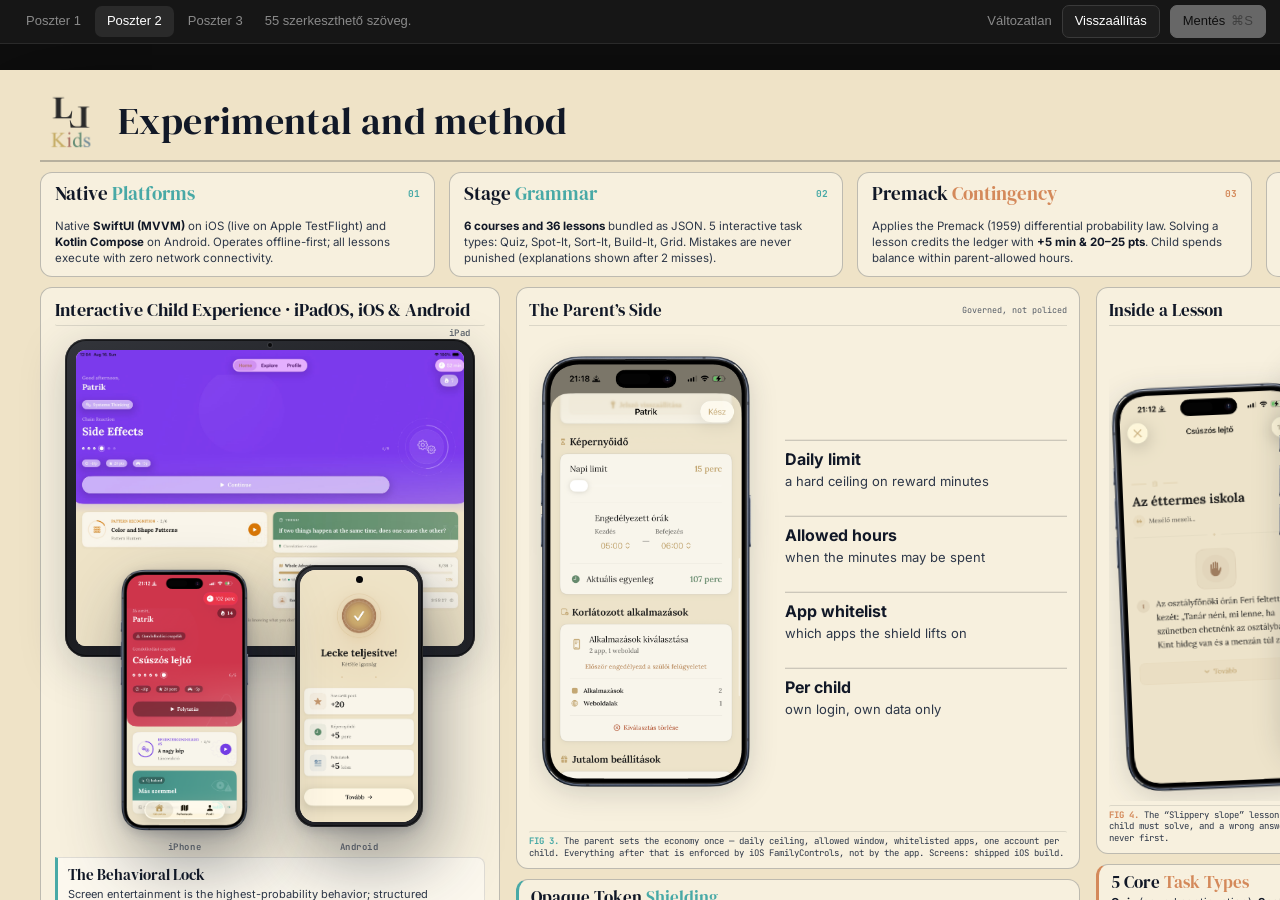
==== edit.html @ 809f0275 "Add in-place poster text editor (edit.html) + save endpoint (editserver.py) Co-Authored-By: Claude F" ====
<!DOCTYPE html>
<html lang="hu">
<head>
<meta charset="UTF-8">
<title>Poszter szerkesztő</title>
<style>
  :root { color-scheme: light; }
  * { box-sizing: border-box; margin: 0; padding: 0; }
  html, body { height: 100%; background: #0E0E0E; font: 13px/1.4 -apple-system, "SF Pro Text", Inter, sans-serif; color: #fff; }

  .bar {
    position: fixed; top: 0; left: 0; right: 0; height: 44px; z-index: 10;
    display: flex; align-items: center; gap: 10px; padding: 0 14px;
    background: #161616; border-bottom: 1px solid #2A2A2A;
  }
  .bar .tabs { display: flex; gap: 2px; }
  .bar .tabs a {
    color: #8A8A8A; text-decoration: none; padding: 6px 12px; border-radius: 7px; font-weight: 500;
  }
  .bar .tabs a.on { color: #fff; background: #2A2A2A; }
  .bar .grow { flex: 1; }
  .bar .st { color: #8A8A8A; font-variant-numeric: tabular-nums; }
  .bar .st.dirty { color: #fff; }
  .bar button {
    appearance: none; border: 1px solid #3A3A3A; background: #1E1E1E; color: #fff;
    font: inherit; font-weight: 500; padding: 6px 12px; border-radius: 7px; cursor: pointer;
  }
  .bar button:hover { background: #2A2A2A; }
  .bar button.primary { background: #fff; color: #000; border-color: #fff; }
  .bar button:disabled { opacity: .35; cursor: default; }
  .bar kbd { font: inherit; color: #8A8A8A; margin-left: 6px; }
  .bar .hint { color: #8A8A8A; }

  iframe { position: fixed; top: 44px; left: 0; width: 100%; height: calc(100% - 44px); border: 0; background: #0E0E0E; }
</style>
</head>
<body>
<div class="bar">
  <div class="tabs" id="tabs"></div>
  <span class="hint" id="hint">Kattints bármelyik szövegre a poszteren és írd át.</span>
  <span class="grow"></span>
  <span class="st" id="status">Változatlan</span>
  <button id="reset">Visszaállítás</button>
  <button id="save" class="primary" disabled>Mentés<kbd>⌘S</kbd></button>
</div>
<iframe id="f" title="poster"></iframe>

<script>
(function () {
  var POSTERS = [1, 2, 3];
  var q = new URLSearchParams(location.search);
  var n = parseInt(q.get('p') || '2', 10);
  if (POSTERS.indexOf(n) === -1) n = 2;
  var FILE = 'poster_' + n + '.html';
  var KEY = 'posteredit:' + FILE;

  var $ = function (id) { return document.getElementById(id); };
  var frame = $('f'), status = $('status'), saveBtn = $('save');
  var dirty = false, doc = null;

  POSTERS.forEach(function (p) {
    var a = document.createElement('a');
    a.href = '?p=' + p; a.textContent = 'Poszter ' + p;
    if (p === n) a.className = 'on';
    $('tabs').appendChild(a);
  });
  document.title = 'Szerkesztő · ' + FILE;

  function setStatus(text, isDirty) {
    dirty = !!isDirty;
    status.textContent = text;
    status.className = 'st' + (dirty ? ' dirty' : '');
    saveBtn.disabled = !dirty;
  }

  // ── which elements get to be edited ────────────────────────────────────
  // Every element that owns at least one non-blank text node, unless an
  // ancestor already qualified. That gives whole paragraphs (with their
  // <b>s inside) rather than fragments, and leaves layout boxes alone.
  function hasOwnText(el) {
    for (var c = el.firstChild; c; c = c.nextSibling)
      if (c.nodeType === 3 && c.nodeValue.trim()) return true;
    return false;
  }
  function collect(root) {
    var out = [];
    (function walk(el, insideEditable) {
      if (el.nodeType !== 1) return;
      var tag = el.tagName;
      if (tag === 'SCRIPT' || tag === 'STYLE' || tag === 'IMG' || tag === 'SVG') return;
      var mine = !insideEditable && hasOwnText(el);
      if (mine) out.push(el);
      for (var c = el.firstChild; c; c = c.nextSibling) walk(c, insideEditable || mine);
    })(root, false);
    return out;
  }
  // stable address of an element = child-index path from <body>
  function pathOf(el) {
    var p = [];
    while (el && el.tagName !== 'BODY') {
      var i = 0, s = el;
      while ((s = s.previousElementSibling)) i++;
      p.unshift(i); el = el.parentElement;
    }
    return p.join('/');
  }
  function byPath(path) {
    var el = doc.body;
    if (!path) return el;
    var parts = path.split('/');
    for (var i = 0; i < parts.length && el; i++) el = el.children[+parts[i]];
    return el || null;
  }

  var store = {};
  try { store = JSON.parse(localStorage.getItem(KEY) || '{}'); } catch (e) { store = {}; }

  function arm() {
    doc = frame.contentDocument;
    var st = doc.createElement('style');
    st.id = '__edit_style';
    st.textContent =
      '[contenteditable]{outline:1px dashed transparent;outline-offset:2px;border-radius:2px;cursor:text;transition:outline-color .12s}' +
      '[contenteditable]:hover{outline-color:rgba(17,24,39,.45)}' +
      '[contenteditable]:focus{outline:2px solid #111827;outline-offset:2px;background:rgba(255,255,255,.35)}' +
      '::selection{background:#111827;color:#fff}';
    doc.head.appendChild(st);

    var els = collect(doc.body), applied = 0;
    els.forEach(function (el) {
      var path = pathOf(el);
      if (store[path] != null && store[path] !== el.innerHTML) { el.innerHTML = store[path]; applied++; }
      el.setAttribute('contenteditable', 'true');
      el.setAttribute('spellcheck', 'false');
      el.dataset.editPath = path;
      el.addEventListener('input', function () {
        store[path] = el.innerHTML;
        localStorage.setItem(KEY, JSON.stringify(store));
        setStatus('Nincs mentve', true);
      });
      // Enter = soft line break, never a new <div>
      el.addEventListener('keydown', function (e) {
        if (e.key === 'Enter') { e.preventDefault(); doc.execCommand('insertLineBreak'); }
      });
      // paste as plain text
      el.addEventListener('paste', function (e) {
        e.preventDefault();
        doc.execCommand('insertText', false, (e.clipboardData || window.clipboardData).getData('text/plain'));
      });
    });
    $('hint').textContent = els.length + ' szerkeszthető szöveg.';
    setStatus(applied ? 'Nem mentett változtatások betöltve' : 'Változatlan', applied > 0);
    doc.addEventListener('keydown', onKey);
  }

  function serialize() {
    var clone = doc.documentElement.cloneNode(true);
    var junk = clone.querySelector('#__edit_style'); if (junk) junk.remove();
    clone.querySelectorAll('[contenteditable]').forEach(function (el) {
      el.removeAttribute('contenteditable');
      el.removeAttribute('spellcheck');
      delete el.dataset.editPath;
    });
    // the fit script writes --fit inline; the file must not carry it
    clone.querySelectorAll('[style*="--fit"]').forEach(function (el) {
      el.style.removeProperty('--fit');
      if (!el.getAttribute('style')) el.removeAttribute('style');
    });
    return '<!DOCTYPE html>\n' + clone.outerHTML + '\n';
  }

  function save() {
    if (!dirty || !doc) return;
    saveBtn.disabled = true; setStatus('Mentés…', true);
    fetch('/save?file=' + encodeURIComponent(FILE), { method: 'POST', headers: { 'Content-Type': 'text/html; charset=utf-8' }, body: serialize() })
      .then(function (r) { return r.json().then(function (j) { return { ok: r.ok, j: j }; }); })
      .then(function (res) {
        if (!res.ok || !res.j.ok) throw new Error(res.j && res.j.error || 'save failed');
        store = {}; localStorage.removeItem(KEY);
        var t = new Date(); var hh = ('0' + t.getHours()).slice(-2), mm = ('0' + t.getMinutes()).slice(-2);
        setStatus('Mentve ' + hh + ':' + mm + ' → ' + FILE, false);
      })
      .catch(function (e) { setStatus('Hiba: ' + e.message, true); });
  }

  function reset() {
    if (!Object.keys(store).length && !dirty) { setStatus('Változatlan', false); return; }
    if (!confirm('Minden nem mentett változtatást eldobsz ezen a poszteren?')) return;
    store = {}; localStorage.removeItem(KEY);
    frame.contentWindow.location.reload();
  }

  function onKey(e) {
    if ((e.metaKey || e.ctrlKey) && e.key.toLowerCase() === 's') { e.preventDefault(); save(); }
  }

  saveBtn.addEventListener('click', save);
  $('reset').addEventListener('click', reset);
  document.addEventListener('keydown', onKey);
  window.addEventListener('beforeunload', function (e) { if (dirty) { e.preventDefault(); e.returnValue = ''; } });

  frame.addEventListener('load', arm);
  frame.src = FILE + '?edit=1';
})();
</script>
</body>
</html>
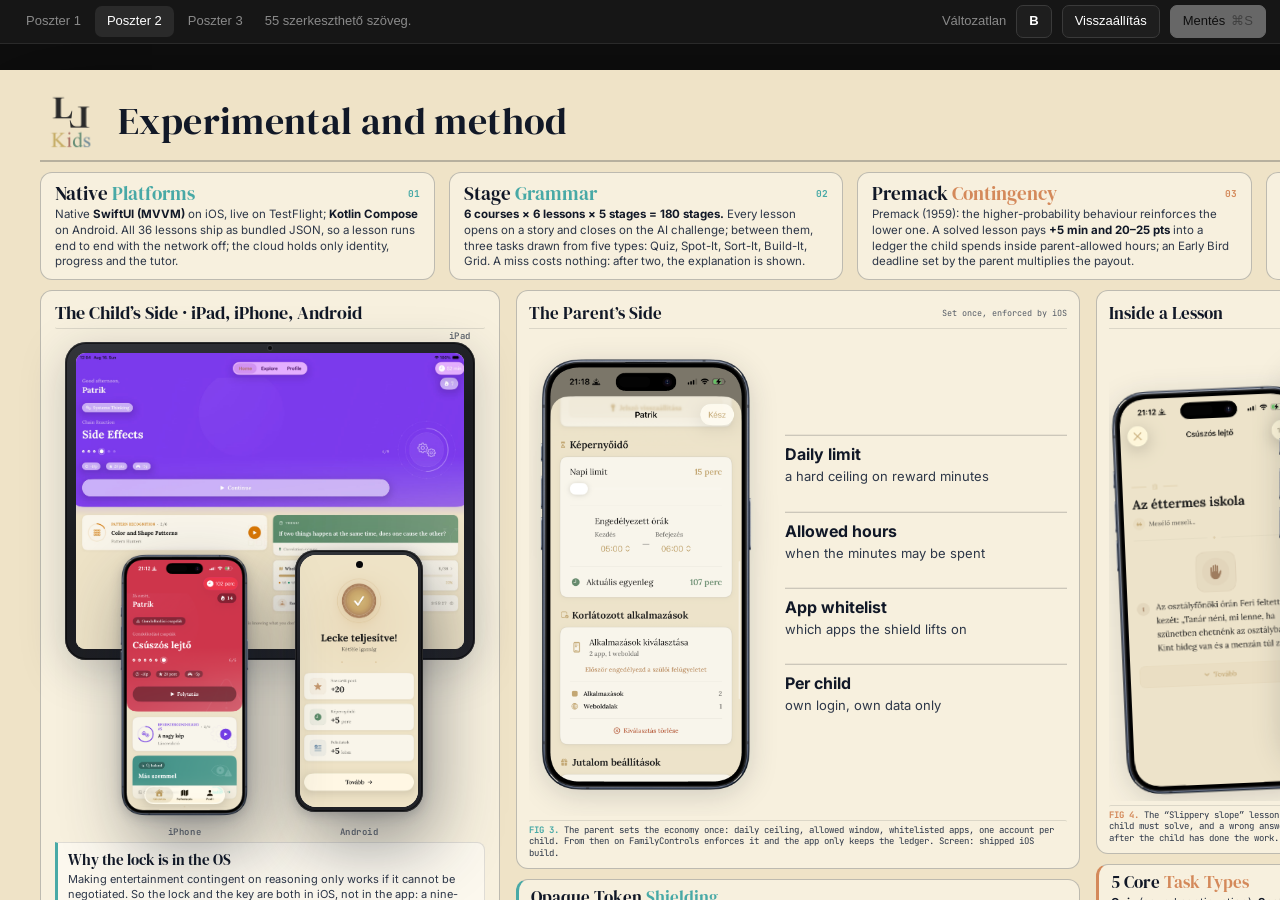
==== commit 0a11407d: "poster_1: charts right / text left in the three chart boxes; editor: ⌘B bold, optimistic locking (ET" ====
--- a/edit.html
+++ b/edit.html
@@ -37,9 +37,10 @@
 <body>
 <div class="bar">
   <div class="tabs" id="tabs"></div>
-  <span class="hint" id="hint">Kattints bármelyik szövegre a poszteren és írd át.</span>
+  <span class="hint" id="hint">Kattints a szövegre és írd át. Kijelölés + ⌘B = félkövér.</span>
   <span class="grow"></span>
   <span class="st" id="status">Változatlan</span>
+  <button id="bold" title="Félkövér (⌘B)"><b>B</b></button>
   <button id="reset">Visszaállítás</button>
   <button id="save" class="primary" disabled>Mentés<kbd>⌘S</kbd></button>
 </div>
@@ -56,7 +57,7 @@
 
   var $ = function (id) { return document.getElementById(id); };
   var frame = $('f'), status = $('status'), saveBtn = $('save');
-  var dirty = false, doc = null;
+  var dirty = false, doc = null, baseTag = null;
 
   POSTERS.forEach(function (p) {
     var a = document.createElement('a');
@@ -114,6 +115,11 @@
 
   var store = {};
   try { store = JSON.parse(localStorage.getItem(KEY) || '{}'); } catch (e) { store = {}; }
+  function h32(str) { var h = 5381; for (var i = 0; i < str.length; i++) h = ((h << 5) + h + str.charCodeAt(i)) | 0; return (h >>> 0).toString(36); }
+  function remember(path, base, html) {
+    store[path] = { base: base, html: html };
+    localStorage.setItem(KEY, JSON.stringify(store));
+  }
 
   function arm() {
     doc = frame.contentDocument;
@@ -126,16 +132,23 @@
       '::selection{background:#111827;color:#fff}';
     doc.head.appendChild(st);
 
-    var els = collect(doc.body), applied = 0;
+    fetch(FILE, { method: 'HEAD', cache: 'no-store' }).then(function (r) { baseTag = r.headers.get('ETag'); });
+
+    var els = collect(doc.body), applied = 0, conflicts = 0;
     els.forEach(function (el) {
       var path = pathOf(el);
-      if (store[path] != null && store[path] !== el.innerHTML) { el.innerHTML = store[path]; applied++; }
+      var base = h32(el.innerHTML);
+      var saved = store[path];
+      if (saved && typeof saved === 'object') {
+        if (saved.base === base && saved.html !== el.innerHTML) { el.innerHTML = saved.html; applied++; }
+        else if (saved.base !== base) { conflicts++; delete store[path]; }
+      } else if (typeof saved === 'string') { delete store[path]; }
       el.setAttribute('contenteditable', 'true');
       el.setAttribute('spellcheck', 'false');
       el.dataset.editPath = path;
+      el.dataset.editBase = base;
       el.addEventListener('input', function () {
-        store[path] = el.innerHTML;
-        localStorage.setItem(KEY, JSON.stringify(store));
+        remember(path, base, el.innerHTML);
         setStatus('Nincs mentve', true);
       });
       // Enter = soft line break, never a new <div>
@@ -148,7 +161,8 @@
         doc.execCommand('insertText', false, (e.clipboardData || window.clipboardData).getData('text/plain'));
       });
     });
-    $('hint').textContent = els.length + ' szerkeszthető szöveg.';
+    localStorage.setItem(KEY, JSON.stringify(store));
+    $('hint').textContent = els.length + ' szerkeszthető szöveg.' + (conflicts ? ' ' + conflicts + ' régi módosítás eldobva: az a szöveg közben megváltozott.' : '');
     setStatus(applied ? 'Nem mentett változtatások betöltve' : 'Változatlan', applied > 0);
     doc.addEventListener('keydown', onKey);
   }
@@ -160,6 +174,7 @@
       el.removeAttribute('contenteditable');
       el.removeAttribute('spellcheck');
       delete el.dataset.editPath;
+      delete el.dataset.editBase;
     });
     // the fit script writes --fit inline; the file must not carry it
     clone.querySelectorAll('[style*="--fit"]').forEach(function (el) {
@@ -172,10 +187,19 @@
   function save() {
     if (!dirty || !doc) return;
     saveBtn.disabled = true; setStatus('Mentés…', true);
-    fetch('/save?file=' + encodeURIComponent(FILE), { method: 'POST', headers: { 'Content-Type': 'text/html; charset=utf-8' }, body: serialize() })
-      .then(function (r) { return r.json().then(function (j) { return { ok: r.ok, j: j }; }); })
+    var hdrs = { 'Content-Type': 'text/html; charset=utf-8' };
+    if (baseTag) hdrs['If-Match'] = baseTag;
+    fetch('/save?file=' + encodeURIComponent(FILE), { method: 'POST', headers: hdrs, body: serialize() })
+      .then(function (r) { return r.json().then(function (j) { return { ok: r.ok, status: r.status, j: j }; }); })
       .then(function (res) {
+        if (res.status === 409) {
+          // someone else (Claude) changed the file since this page loaded. Nothing is lost:
+          // the edits stay in localStorage and re-apply on reload wherever the text still matches.
+          setStatus('A fájl közben megváltozott. Töltsd újra (⌘R): a módosításaid megmaradnak.', true);
+          return;
+        }
         if (!res.ok || !res.j.ok) throw new Error(res.j && res.j.error || 'save failed');
+        baseTag = res.j.etag || baseTag;
         store = {}; localStorage.removeItem(KEY);
         var t = new Date(); var hh = ('0' + t.getHours()).slice(-2), mm = ('0' + t.getMinutes()).slice(-2);
         setStatus('Mentve ' + hh + ':' + mm + ' → ' + FILE, false);
@@ -190,11 +214,39 @@
     frame.contentWindow.location.reload();
   }
 
+  function editableOf(node) {
+    while (node && node.nodeType !== 1) node = node.parentNode;
+    return node ? node.closest('[contenteditable]') : null;
+  }
+  function toggleBold() {
+    if (!doc) return;
+    var sel = doc.getSelection();
+    if (!sel || sel.rangeCount === 0 || sel.isCollapsed) return;
+    var host = editableOf(sel.anchorNode);
+    if (!host) return;
+    doc.execCommand('bold');
+    // Safari/Chrome emit <strong>, <span style="font-weight…"> or <b>; the poster only styles <b>
+    host.querySelectorAll('strong, span[style*="font-weight"]').forEach(function (el) {
+      var w = el.style && el.style.fontWeight;
+      if (el.tagName === 'STRONG' || w === 'bold' || w === '700') {
+        var b = doc.createElement('b'); while (el.firstChild) b.appendChild(el.firstChild); el.replaceWith(b);
+      } else if (w === 'normal' || w === '400') {
+        while (el.firstChild) el.parentNode.insertBefore(el.firstChild, el); el.remove();
+      }
+    });
+    host.querySelectorAll('b b').forEach(function (inner) { while (inner.firstChild) inner.parentNode.insertBefore(inner.firstChild, inner); inner.remove(); });
+    host.normalize();
+    remember(host.dataset.editPath, host.dataset.editBase, host.innerHTML);
+    setStatus('Nincs mentve', true);
+  }
+
   function onKey(e) {
     if ((e.metaKey || e.ctrlKey) && e.key.toLowerCase() === 's') { e.preventDefault(); save(); }
+    if ((e.metaKey || e.ctrlKey) && e.key.toLowerCase() === 'b') { e.preventDefault(); toggleBold(); }
   }
 
   saveBtn.addEventListener('click', save);
+  $('bold').addEventListener('mousedown', function (e) { e.preventDefault(); toggleBold(); });
   $('reset').addEventListener('click', reset);
   document.addEventListener('keydown', onKey);
   window.addEventListener('beforeunload', function (e) { if (dirty) { e.preventDefault(); e.returnValue = ''; } });
